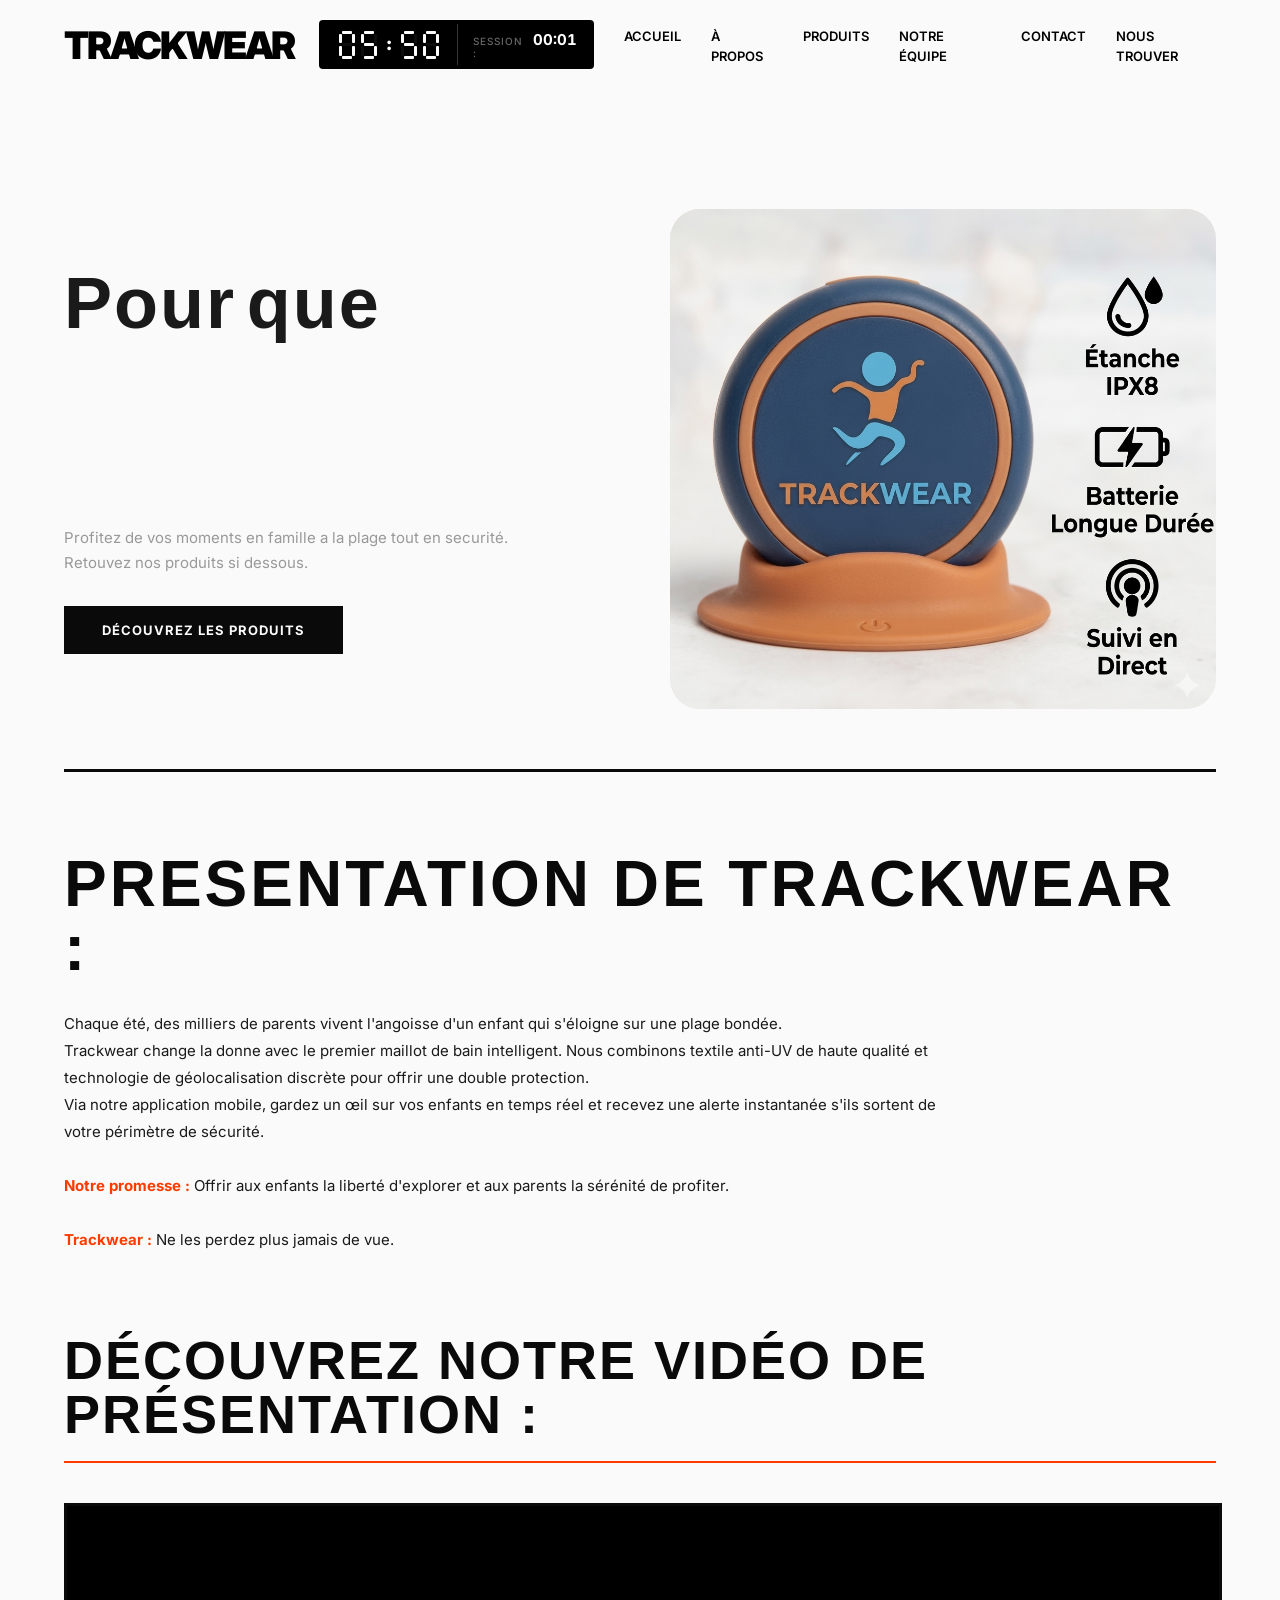
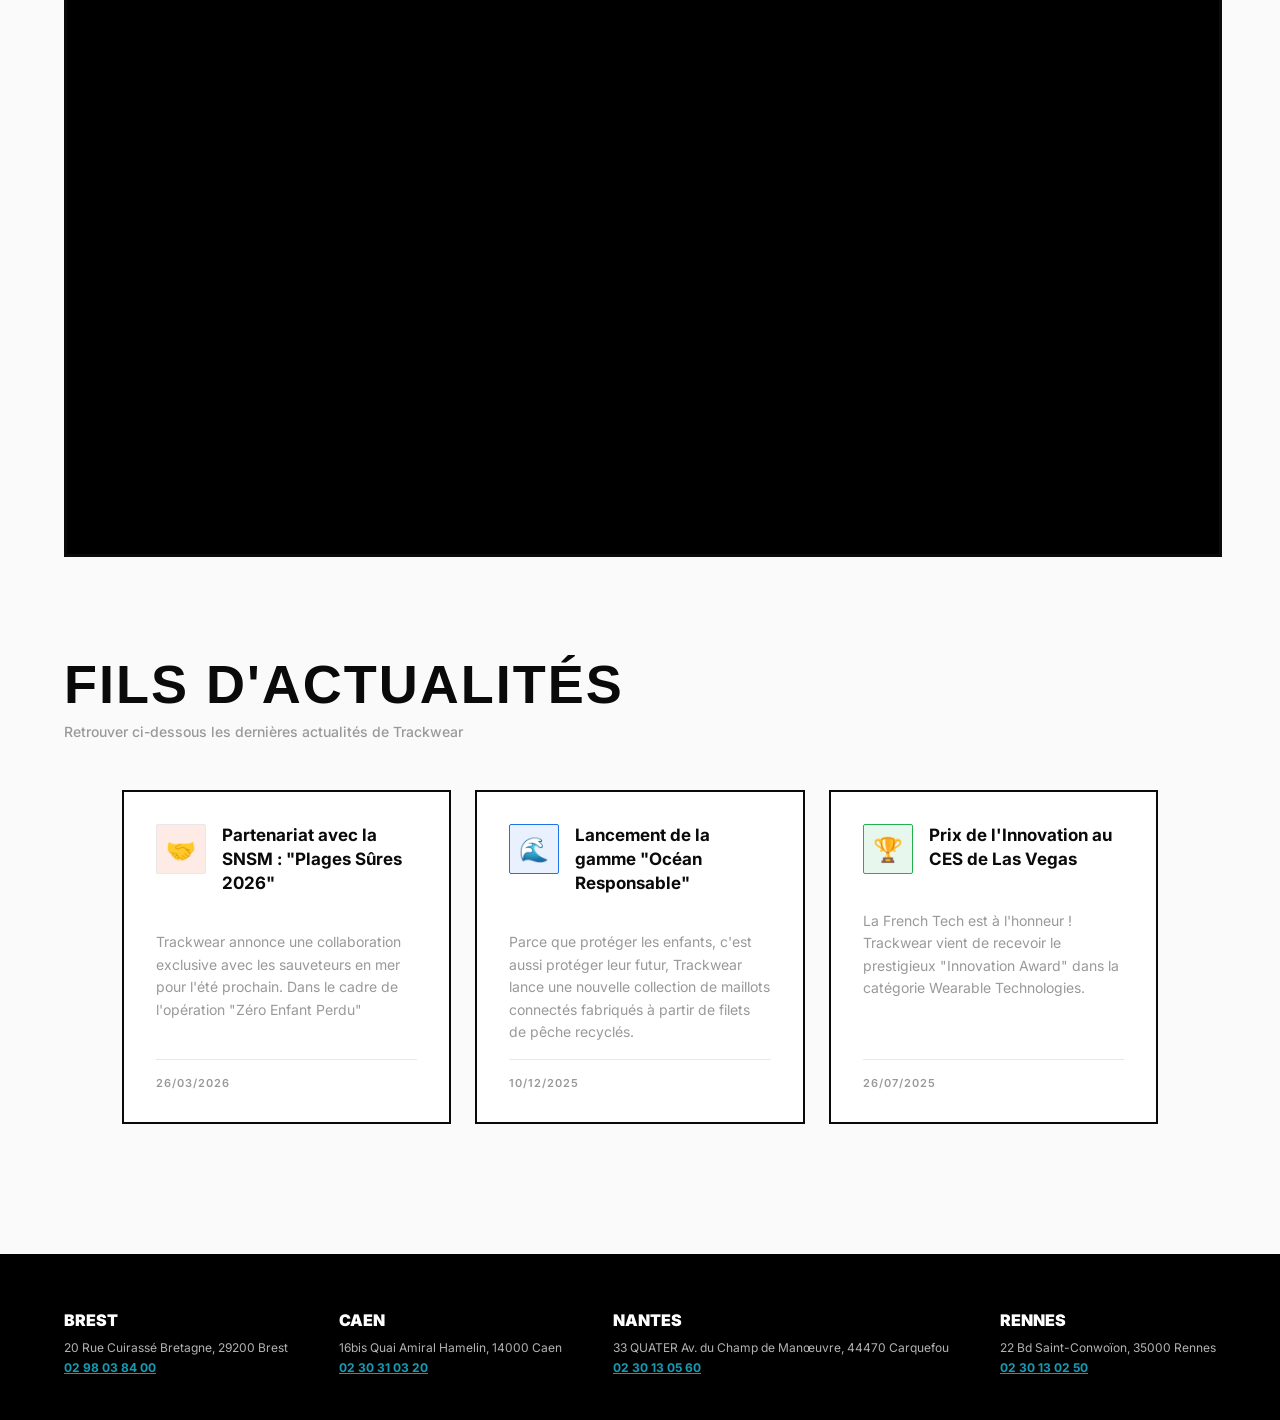
==== index.html @ a82c99c8 "index racine" ====
<!DOCTYPE html>
<html lang="fr">
<head>
    <meta charset="UTF-8">
    <meta name="viewport" content="width=device-width, initial-scale=1.0">
    <link rel="icon" type="image/x-icon" href="/assets/images/favicon.png">
    <link rel="stylesheet" href="/global/styles.css">
    <link rel="stylesheet" href="/acceuil.css">
    <script src="/global/script.js" defer></script>
    <script src="/acceuil.js" defer></script>
    <title>Accueil</title>
</head>
<body>
    <div id="loader-overlay">
        <div class="loader-bar"></div>
        <div id="loader-text">Chargement...</div>
    </div>
    <header>
        <nav>
            <div class="logo-container">
                <h1><a href="/index.html">Trackwear</a></h1>
                <div class="time">
                    <div id="clock" class="clock">                   
                        <div id="hours-tens"></div>
                        <div id="hours-units"></div>
                        <div id="colon" class="colon">:</div>
                        <div id="minutes-tens"></div>
                        <div id="minutes-units"></div>
                    </div>
                    <div class="chrono-container">
                        <span id="label">Session :</span>
                        <span id="chrono">00:00</span>
                    </div>
                </div>
            </div>      
            <button class="hamburger" id="hamburger">&#9776;</button>
            <div class="links" id="nav-links">
                <li><a href="/index.html">Accueil</a></li>                
                <li><a href="/about/about.html">À propos</a></li>
                <li><a href="/produits/produits.html">Produits</a></li>
                <li><a href="/team/team.html" class="confirm-nav">Notre Équipe</a></li>
                <li><a href="/contact/contact.html">Contact</a></li>
                <li><a href="/location/location.html">Nous trouver</a></li>
            </div>
        </nav>
    </header>

    <section class="slogan-section">
        <div class="slogan-container">
            <div class="text-wrapper">
                <h4 id="slogan-animated" class="slogan-text"></h4>
                <p>Profitez de vos moments en famille a la plage tout en securité. <br>Retouvez nos produits si dessous.</p>
                <a href="/produits/produits.html" class="nav-link cta-link">
                    <button>Découvrez les produits</button>
                </a>
            </div>
            <div class="image-wrapper">
                <img src="/assets/images/tracker.png" alt="Tracker" class="slogan-image">
            </div>
        </div>
    </section>

    <section class="presentation-section">
        <div>
            <h1>Presentation   de   Trackwear :</h1>
            <p>Chaque été, des milliers de parents vivent l'angoisse d'un enfant qui s'éloigne sur une plage bondée.<br> Trackwear change la donne avec le premier maillot de bain intelligent. 
                Nous combinons textile anti-UV de haute qualité et technologie de géolocalisation discrète pour offrir une double protection. <br>Via notre application mobile, gardez un œil sur vos enfants en temps réel et recevez une alerte instantanée s'ils sortent de votre périmètre de sécurité. <br><br>
                <strong>Notre promesse :</strong> Offrir aux enfants la liberté d'explorer et aux parents la sérénité de profiter.<br><br>
                <strong>Trackwear :</strong> Ne les perdez plus jamais de vue.</p>
        </div>

        <div class="video-section">
            <h1>Découvrez notre vidéo de présentation :</h1>
            <div class="video-wrapper">
               <iframe width="560" height="315" src="https://www.youtube.com/embed/kBzwgoLdyms" title="YouTube video player" frameborder="0" allow="accelerometer; autoplay; clipboard-write; encrypted-media; gyroscope; picture-in-picture" allowfullscreen></iframe>
            </div>
        </div>
        <div class="actualite">
            <h1>Fils d'actualités</h1>
            <p>Retrouver ci-dessous les dernières actualités de Trackwear</p>
        </div>
        <div class="cards-container">
            <article class="news-card">
                <div class="card-header">
                    <span class="card-icon icon-orange">🤝</span>
                    <h3 class="card-title">Partenariat avec la SNSM : "Plages Sûres 2026"</h3>
                </div>
                <p class="card-text">Trackwear annonce une collaboration exclusive avec les sauveteurs en mer pour l'été prochain. Dans le cadre de l'opération "Zéro Enfant Perdu"</p>
                <time class="card-date" datetime="2026-03-26">26/03/2026</time>
            </article>
            <article class="news-card">
                <div class="card-header">
                    <span class="card-icon icon-blue">🌊</span>
                    <h3 class="card-title">Lancement de la gamme "Océan Responsable"</h3>
                </div>
                <p class="card-text">Parce que protéger les enfants, c'est aussi protéger leur futur, Trackwear lance une nouvelle collection de maillots connectés fabriqués à partir de filets de pêche recyclés.</p>
                <time class="card-date" datetime="2025-12-10">10/12/2025</time>
            </article>
            <article class="news-card">
                <div class="card-header">
                    <span class="card-icon icon-green">🏆</span>
                    <h3 class="card-title">Prix de l'Innovation au CES de Las Vegas</h3>
                </div>
                <p class="card-text">La French Tech est à l'honneur ! Trackwear vient de recevoir le prestigieux "Innovation Award" dans la catégorie Wearable Technologies.</p>
                <time class="card-date" datetime="2025-07-26">26/07/2025</time>
            </article>
        </div>
    </section>

    <footer>
        <div class="footer-content">
            <div class="campus">
                <h3>Brest</h3>
                <p>20 Rue Cuirassé Bretagne, 29200 Brest</p>
                <p class="phone-number">02 98 03 84 00</p>
            </div>
            <div class="campus">
                <h3>Caen</h3>
                <p>16bis Quai Amiral Hamelin, 14000 Caen</p>
                <p class="phone-number">02 30 31 03 20</p>
            </div>
            <div class="campus">
                <h3>Nantes</h3>
                <p>33 QUATER Av. du Champ de Manœuvre, 44470 Carquefou</p>
                <p class="phone-number">02 30 13 05 60</p>
            </div>
            <div class="campus">
                <h3>Rennes</h3>
                <p>22 Bd Saint-Conwoïon, 35000 Rennes</p>
                <p class="phone-number">02 30 13 02 50</p>
            </div>
        </div>
        <audio id="ringtone" src="/assets/audio/alastor_sonnerie.mp3"></audio>
    </footer>
</body>
</html>
---- global/styles.css ----
/* Importation de la police d'écriture "Inter" depuis Google Fonts */
@import url('https://fonts.googleapis.com/css2?family=Inter:wght@400;500;900&display=swap');

/* Style de base pour tout le corps de la page */
body {
    margin: 0;
    font-family: 'Inter', sans-serif;
    background-color: #fafafa; /* Blanc cassé très léger */
}

/* --- LE LOADER (Écran de chargement) --- */

/* Fond du loader qui recouvre tout l'écran */
#loader-overlay {
    position: fixed;
    top: 0;
    left: 0;
    width: 100%;
    height: 100%;
    background: rgba(255, 255, 255, 0.9); /* Blanc transparent */
    display: none; /* Masqué par défaut, affiché par le JavaScript */
    flex-direction: column;
    justify-content: center;
    align-items: center;
    z-index: 9999; /* Toujours au-dessus du reste */
}

/* Conteneur gris de la barre de chargement */
.loader-bar {
    width: 150px;
    height: 4px;
    background-color: #eee;
    position: relative;
    overflow: hidden;
}

/* La petite barre noire qui bouge à l'intérieur */
.loader-bar::after {
    content: '';
    position: absolute;
    width: 60px;
    height: 100%;
    background-color: #000;
    animation: loading 1.5s infinite ease-in-out; /* Animation en boucle */
}

/* Mouvement de la barre : de gauche à droite */
@keyframes loading {
    0% { left: -60px; }
    100% { left: 150px; }
}

/* Texte "Chargement..." sous la barre */
#loader-text {
    margin-top: 15px;
    font-weight: 900;
    text-transform: uppercase;
    font-size: 12px;
    letter-spacing: 2px;
}

/* --- NAVIGATION (Barre de menu) --- */

nav {
    display: flex;
    justify-content: space-between;
    align-items: center;
    padding: 20px 5%;
}

/* Regroupe le logo et le bloc heure/chrono */
.logo-container {
    display: flex;
    flex-direction: row; 
    align-items: center;
    gap: 25px; 
}

/* Style du nom de la marque "Trackwear" */
h1 {
    margin: 0;
    font-weight: 900;
    font-size: 38px; 
    line-height: 1;
    letter-spacing: -2.2px;
    text-transform: uppercase;
}

h1 a {
    text-decoration: none;
    color: #000;
}

/* --- BOITIER NOIR (Heure + Chrono) --- */

.time {
    display: flex;
    flex-direction: row;
    align-items: center;
    background: #000; /* Fond noir */
    border-radius: 4px;
    padding: 4px 12px;
}

/* Style commun pour l'horloge et le chrono */
.clock, .chrono-container {
    display: flex;
    align-items: center;
    color: #fff;
    padding: 6px 5px;
}

/* Configuration des chiffres de l'horloge (7 segments) */
.clock > div {
    position: relative;
    width: 16px;
    height: 28px;
    margin: 0 3px;
}

/* Style des petites barres qui forment les chiffres */
.segment {
    position: absolute;
    background: #fff;
    border-radius: 1px;
}

/* Positions précises de chaque segment pour former un "8" */
.segment0 { left: 3px; top: 0; width: 10px; height: 3px; }   /* Haut */
.segment1 { left: 0; top: 3px; width: 3px; height: 9px; }   /* Haut-Gauche */
.segment2 { left: 13px; top: 3px; width: 3px; height: 9px; }  /* Haut-Droite */
.segment3 { left: 3px; top: 12px; width: 10px; height: 3px; } /* Milieu */
.segment4 { left: 0; top: 15px; width: 3px; height: 10px; }  /* Bas-Gauche */
.segment5 { left: 13px; top: 15px; width: 3px; height: 10px; } /* Bas-Droite */
.segment6 { left: 3px; top: 25px; width: 10px; height: 3px; }  /* Bas */

/* Les deux points ":" de l'horloge */
.clock > .colon {
    font-size: 18px;
    font-weight: 900;
    width: 12px;
    text-align: center;
    line-height: 25px;
}

/* État d'un segment éteint (presque invisible) */
.off { opacity: 0.05; }

/* Bloc du chronomètre */
.chrono-container {
    border-left: 1px solid rgba(255, 255, 255, 0.2); /* Petite barre de séparation */
    margin-left: 10px;
    padding-left: 15px;
    display: flex;
    align-items: baseline;
}

/* Texte "SESSION" en petit et gris */
#label {
    color: #fff;
    opacity: 0.4;
    font-size: 10px;
    font-weight: 500;
    text-transform: uppercase;
    margin-right: 8px;
    letter-spacing: 1px;
}

/* Chiffres du chrono */
#chrono {
    font-weight: 700;
    font-size: 15px;
    font-variant-numeric: tabular-nums; /* Évite que les chiffres bougent */
    min-width: 45px;
    text-align: right;
}

.hamburger {
    display: none;
    font-size: 28px;
    background: none;
    border: none;
    cursor: pointer;
    color: #000;
    padding: 10px;
}

/* --- LIENS DU MENU --- */

.links { display: flex; list-style: none; margin: 0; }
.links li { margin-left: 30px; }
.links a {
    text-decoration: none;
    color: #000;
    font-weight: 600;
    text-transform: uppercase;
    font-size: 13px;
    position: relative;
    padding-bottom: 5px;
}

/* Barre de soulignement qui apparaît au survol */
.links a::after {
    content: '';
    position: absolute;
    width: 0;
    height: 2px;
    bottom: 0; left: 0;
    background-color: #000;
    transition: width 0.3s ease;
}
.links a:hover::after { width: 100%; }

.nav-active {
    background-color: #ffcc00 !important; /* Jaune par exemple, ou la couleur de ton choix */
    color: black !important;
    border-radius: 5px;
    transition: background-color 0.3s ease;
}

/* --- FOOTER (Pied de page) --- */

footer {
    background-color: #000;
    color: #fff;
    padding: 40px 5%;
    margin-top: 50px;
}

.footer-content {
    display: flex;
    justify-content: space-between;
    flex-wrap: wrap; /* Permet de revenir à la ligne sur mobile */
    gap: 20px;
}

.campus h3 {
    text-transform: uppercase;
    font-weight: 900;
    font-size: 16px;
    margin-bottom: 10px;
}

.campus p {
    font-size: 12px;
    opacity: 0.7; /* Texte légèrement grisé */
    margin: 5px 0;
}

/* Style spécial pour les numéros de téléphone */
.phone-number {
    cursor: pointer;
    font-weight: 700;
    color: #2df; /* Couleur bleue cyan */
    text-decoration: underline;
}

/* =========================================
   RESPONSIVE DESIGN (Global - Header & Footer)
========================================= */

/* --- TABLETTES (Largeur max: 1024px) --- */
@media screen and (max-width: 1024px) {
    /* On passe la barre de navigation sur deux lignes : Logo en haut, Liens en bas */
    nav {
        flex-direction: column;
        gap: 25px;
        padding: 20px 2%;
    }
    
    .links {
        flex-wrap: wrap; /* Autorise les liens à passer à la ligne */
        justify-content: center;
        padding: 0;
    }
    
    /* On réduit l'espace entre les liens (initialement à 30px) */
    .links li {
        margin: 10px 15px; 
    }
}

/* --- SMARTPHONES (Largeur max: 768px) --- */
@media screen and (max-width: 768px) {
    
    /* 1. HEADER : Sépare le titre Trackwear du boitier chronomètre */
    .logo-container {
        flex-direction: column;
        gap: 15px;
    }
    
    h1 {
        font-size: 32px; /* Réduit un peu la taille du titre */
    }

    /* 2. MENU : Empile les liens verticalement pour le tactile */
    .hamburger {
        display: block;
        position: absolute;
        top: 20px;
        right: 20px;
        z-index: 1100; /* Au-dessus du menu ouvert */
    }

    .links {
        display: none;
        flex-direction: column;
        justify-content: center;
        align-items: center;
        gap: 30px;
        width: 100%;
        height: 100vh;         /* Toute la hauteur de l'écran */
        background-color: #fff;
        position: fixed;       /* Fixé, même si on a scrollé */
        top: 0;
        left: 0;
        z-index: 1000;
    }

    .links.show {
        display: flex;
    }

    .links li {
        margin: 0;
        width: auto;           /* Largeur naturelle du mot */
        text-align: center;
    }

    .links a {
        display: inline-block; /* Le soulignement suit la taille du mot */
        padding: 10px;
        font-size: 22px;
    }

    /* 3. FOOTER : Empile les campus et ajoute un séparateur */
    .footer-content {
        flex-direction: column;
        align-items: center;
        text-align: center;
        gap: 30px;
    }

    .campus {
        width: 100%;
        border-bottom: 1px solid rgba(255, 255, 255, 0.2); /* Ligne gris clair */
        padding-bottom: 15px;
    }

    .campus:last-child {
        border-bottom: none; /* Retire la ligne sous le dernier campus */
    }
}

/* --- TRÈS PETITS ÉCRANS (Largeur max: 480px) --- */
@media screen and (max-width: 480px) {
    h1 {
        font-size: 26px; /* Titre encore un peu plus petit */
    }

    /* On réorganise le boîtier noir de l'horloge/chrono pour qu'il ne dépasse pas de l'écran */
    .time {
        flex-direction: column;
        padding: 10px;
        gap: 8px;
    }

    .chrono-container {
        border-left: none; /* Enlève la barre verticale de séparation */
        border-top: 1px solid rgba(255, 255, 255, 0.2); /* Remplace par une barre horizontale */
        margin-left: 0;
        padding-left: 0;
        padding-top: 10px;
        width: 100%;
        justify-content: center;
    }
}
---- acceuil.css ----
/* ===== HERO SLOGAN ===== */
.slogan-section {
    padding: 60px 5% 0;
    background: #fafafa;
}

.slogan-container {
    max-width: 1400px;
    margin: 0 auto;
    display: grid;
    grid-template-columns: 1fr 1fr;
    gap: 60px;
    align-items: center;
    padding: 60px 0;
    border-bottom: 3px solid #0a0a0a;
}

.text-wrapper {
    display: flex;
    flex-direction: column;
    justify-content: flex-start;
}

.slogan-text {
    font-family: 'Bebas Neue', sans-serif;
    font-size: clamp(38px, 6vw, 72px);
    letter-spacing: 2px;
    color: #1a1a1a;
    line-height: 1.1;
    margin: 0 0 30px 0;
    min-height: 3.2em;
}

.slogan-text .word {
    display: inline-block;
    margin-right: 0.15em;
    opacity: 0;
    transform: translateY(20px);
    transition: all 0.6s cubic-bezier(0.16, 1, 0.3, 1);
}

.slogan-text .word.visible {
    opacity: 1;
    transform: translateY(0);
}

.text-wrapper > p {
    font-family: 'Inter', sans-serif;
    font-size: 15px;
    line-height: 1.7;
    color: #999;
    margin: 0 0 30px 0;
    max-width: 480px;
}

.text-wrapper button {
    align-self: flex-start;
    padding: 14px 36px;
    background: #0a0a0a;
    color: #fafafa;
    border: 2px solid #0a0a0a;
    font-family: 'Inter', sans-serif;
    font-size: 13px;
    font-weight: 700;
    letter-spacing: 1px;
    text-transform: uppercase;
    cursor: pointer;
    transition: all 0.3s ease;
    position: relative;
    overflow: hidden;
}

.text-wrapper button::before {
    content: '';
    position: absolute;
    inset: 0;
    background: #ff3b00;
    transform: scaleX(0);
    transform-origin: left;
    transition: transform 0.3s ease;
    z-index: -1;
}

.text-wrapper button:hover {
    color: #fafafa;
    border-color: #ff3b00;
}

.text-wrapper button:hover::before {
    transform: scaleX(1);
}

/* Image Section */
.image-wrapper {
    position: relative;
    height: 500px;
    display: flex;
    align-items: center;
    justify-content: center;
    overflow: hidden;
    border-radius: 30px;
}

.slogan-image {
    width: 100%;
    height: 100%;
    object-fit: cover;
    transition: transform 0.8s cubic-bezier(0.16, 1, 0.3, 1), filter 0.6s ease;
    filter: brightness(1);
}

.slogan-image:hover {
    transform: scale(2);
    filter: brightness(1.1);
}

.image-wrapper::before {
    content: '';
    position: absolute;
    inset: 0;
    background: linear-gradient(135deg, rgba(255, 59, 0, 0.15) 0%, transparent 100%);
    pointer-events: none;
}

/* ===== PRESENTATION SECTION ===== */
.presentation-section {
    background: #fafafa;
    padding: 80px 5%;
}

.presentation-section > div:first-child {
    max-width: 1200px;
    margin: 0 auto 80px;
}

.presentation-section h1 {
    font-family: 'Bebas Neue', sans-serif;
    font-size: clamp(42px, 6vw, 64px);
    letter-spacing: 3px;
    color: #0a0a0a;
    margin: 0 0 30px 0;
    line-height: 1;
}

.presentation-section > div:first-child > p {
    font-family: 'Inter', sans-serif;
    font-size: 15px;
    line-height: 1.8;
    color: #1a1a1a;
    max-width: 900px;
}

.presentation-section strong {
    font-weight: 700;
    color: #ff3b00;
}

/* ===== VIDEO SECTION ===== */
.video-section {
    max-width: 1200px;
    margin: 0 auto 100px;
}

.video-section h1 {
    font-family: 'Bebas Neue', sans-serif;
    font-size: clamp(32px, 5vw, 54px);
    letter-spacing: 2px;
    color: #0a0a0a;
    margin-bottom: 40px;
    border-bottom: 2px solid #ff3b00;
    padding-bottom: 20px;
}

.video-wrapper {
    position: relative;
    width: 100%;
    padding-bottom: 56.25%;
    height: 0;
    overflow: hidden;
    border: 3px solid #0a0a0a;
    background: #000;
    animation: fadeIn 0.8s ease 0.2s both;
}

.video-wrapper iframe {
    position: absolute;
    top: 0;
    left: 0;
    width: 100%;
    height: 100%;
    border: none;
}

/* ===== ACTUALITÉS SECTION ===== */
.actualite {
    max-width: 1200px;
    margin: 0 auto 50px;
}

.actualite h1 {
    font-family: 'Bebas Neue', sans-serif;
    font-size: clamp(32px, 5vw, 54px);
    letter-spacing: 2px;
    color: #0a0a0a;
    margin: 0;
}

.actualite p {
    font-family: 'Inter', sans-serif;
    font-size: 14px;
    color: #999;
    margin: 12px 0 0 0;
    font-weight: 500;
}

/* Cards Container */
.cards-container {
    display: grid;
    grid-template-columns: repeat(auto-fit, minmax(320px, 1fr));
    gap: 24px;
    max-width: 1200px;
    margin: 50px auto 0;
    padding: 0 5%;
}

/* News Card */
.news-card {
    background: #ffffff;
    border: 2px solid #0a0a0a;
    padding: 32px;
    display: flex;
    flex-direction: column;
    justify-content: space-between;
    transition: all 0.35s cubic-bezier(0.16, 1, 0.3, 1);
    position: relative;
    overflow: hidden;
}

.news-card::before {
    content: '';
    position: absolute;
    top: 0;
    left: -100%;
    width: 100%;
    height: 3px;
    background: #ff3b00;
    transition: left 0.35s ease;
}

.news-card:hover {
    border-color: #ff3b00;
    box-shadow: -8px 8px 0 rgba(10, 10, 10, 0.1);
    transform: translateY(-6px);
}

.news-card:hover::before {
    left: 0;
}

.card-header {
    display: flex;
    gap: 16px;
    margin-bottom: 20px;
    align-items: flex-start;
}

.card-icon {
    flex-shrink: 0;
    width: 48px;
    height: 48px;
    display: flex;
    align-items: center;
    justify-content: center;
    font-size: 24px;
    border-radius: 2px;
    background: rgba(255, 59, 0, 0.1);
    border: 1px solid #e8e8e8;
}

.icon-blue {
    background: rgba(30, 115, 232, 0.1);
    border-color: #1e73e8;
}

.icon-green {
    background: rgba(34, 177, 76, 0.1);
    border-color: #22b14c;
}

.icon-orange {
    background: rgba(255, 59, 0, 0.1);
}

.card-title {
    font-family: 'Inter', sans-serif;
    font-size: 17px;
    font-weight: 700;
    color: #0a0a0a;
    line-height: 1.4;
    margin: 0;
}

.card-text {
    font-family: 'Inter', sans-serif;
    font-size: 14px;
    line-height: 1.6;
    color: #999;
    margin: 16px 0 0 0;
    flex-grow: 1;
}

.card-date {
    font-family: 'Inter', sans-serif;
    font-size: 11px;
    font-weight: 600;
    letter-spacing: 1px;
    color: #999;
    text-transform: uppercase;
    margin-top: 16px;
    padding-top: 16px;
    border-top: 1px solid #e8e8e8;
}

/* ===== ANIMATIONS ===== */
@keyframes fadeIn {
    from {
        opacity: 0;
        transform: translateY(20px);
    }
    to {
        opacity: 1;
        transform: translateY(0);
    }
}

@keyframes shakeAndSlide {
    0% {
        transform: translateX(0);
        opacity: 1;
    }
    30% {
        transform: translateX(50px);
    }
    60% {
        transform: translateX(-50px);
    }
    100% {
        transform: translateX(0);
        opacity: 0;
    }
}

.animate-move {
    animation: shakeAndSlide 1.2s cubic-bezier(0.16, 1, 0.3, 1) forwards;
}

/* ===== RESPONSIVE DESIGN ===== */

@media (max-width: 1024px) {
    .slogan-container {
        grid-template-columns: 1fr;
        gap: 40px;
        padding: 40px 0;
    }

    .image-wrapper {
        height: 350px;
    }

    .slogan-text {
        font-size: clamp(28px, 5vw, 48px);
    }

    .cards-container {
        grid-template-columns: repeat(2, 1fr);
    }
}

@media (max-width: 768px) {
    .slogan-section {
        padding: 40px 5% 0;
    }

    .slogan-container {
        padding: 30px 0;
        border-bottom: 2px solid #0a0a0a;
    }

    .slogan-text {
        font-size: clamp(24px, 5vw, 36px);
        margin-bottom: 20px;
    }

    .text-wrapper > p {
        font-size: 14px;
        margin-bottom: 20px;
    }

    .text-wrapper button {
        padding: 12px 28px;
        font-size: 12px;
    }

    .image-wrapper {
        height: 280px;
    }

    .slogan-image:hover {
        transform: scale(1.02) rotate(0deg);
    }

    .presentation-section {
        padding: 50px 5%;
    }

    .presentation-section > div:first-child {
        margin-bottom: 50px;
    }

    .presentation-section h1 {
        font-size: clamp(28px, 5vw, 42px);
    }

    .presentation-section > div:first-child > p {
        font-size: 14px;
    }

    .video-section h1,
    .actualite h1 {
        font-size: clamp(24px, 5vw, 36px);
    }

    .cards-container {
        grid-template-columns: 1fr;
        gap: 20px;
    }

    .news-card {
        padding: 24px;
    }
}

@media (max-width: 480px) {
    .presentation-section {
        padding: 30px 5%;
    }

    .slogan-text {
        font-size: 20px;
    }

    .presentation-section h1,
    .video-section h1,
    .actualite h1 {
        font-size: 22px;
    }

    .presentation-section > div:first-child > p,
    .text-wrapper > p {
        font-size: 13px;
    }

    .card-title {
        font-size: 15px;
    }

    .card-text {
        font-size: 13px;
    }

    .news-card:hover {
        box-shadow: none;
        transform: none;
    }
}
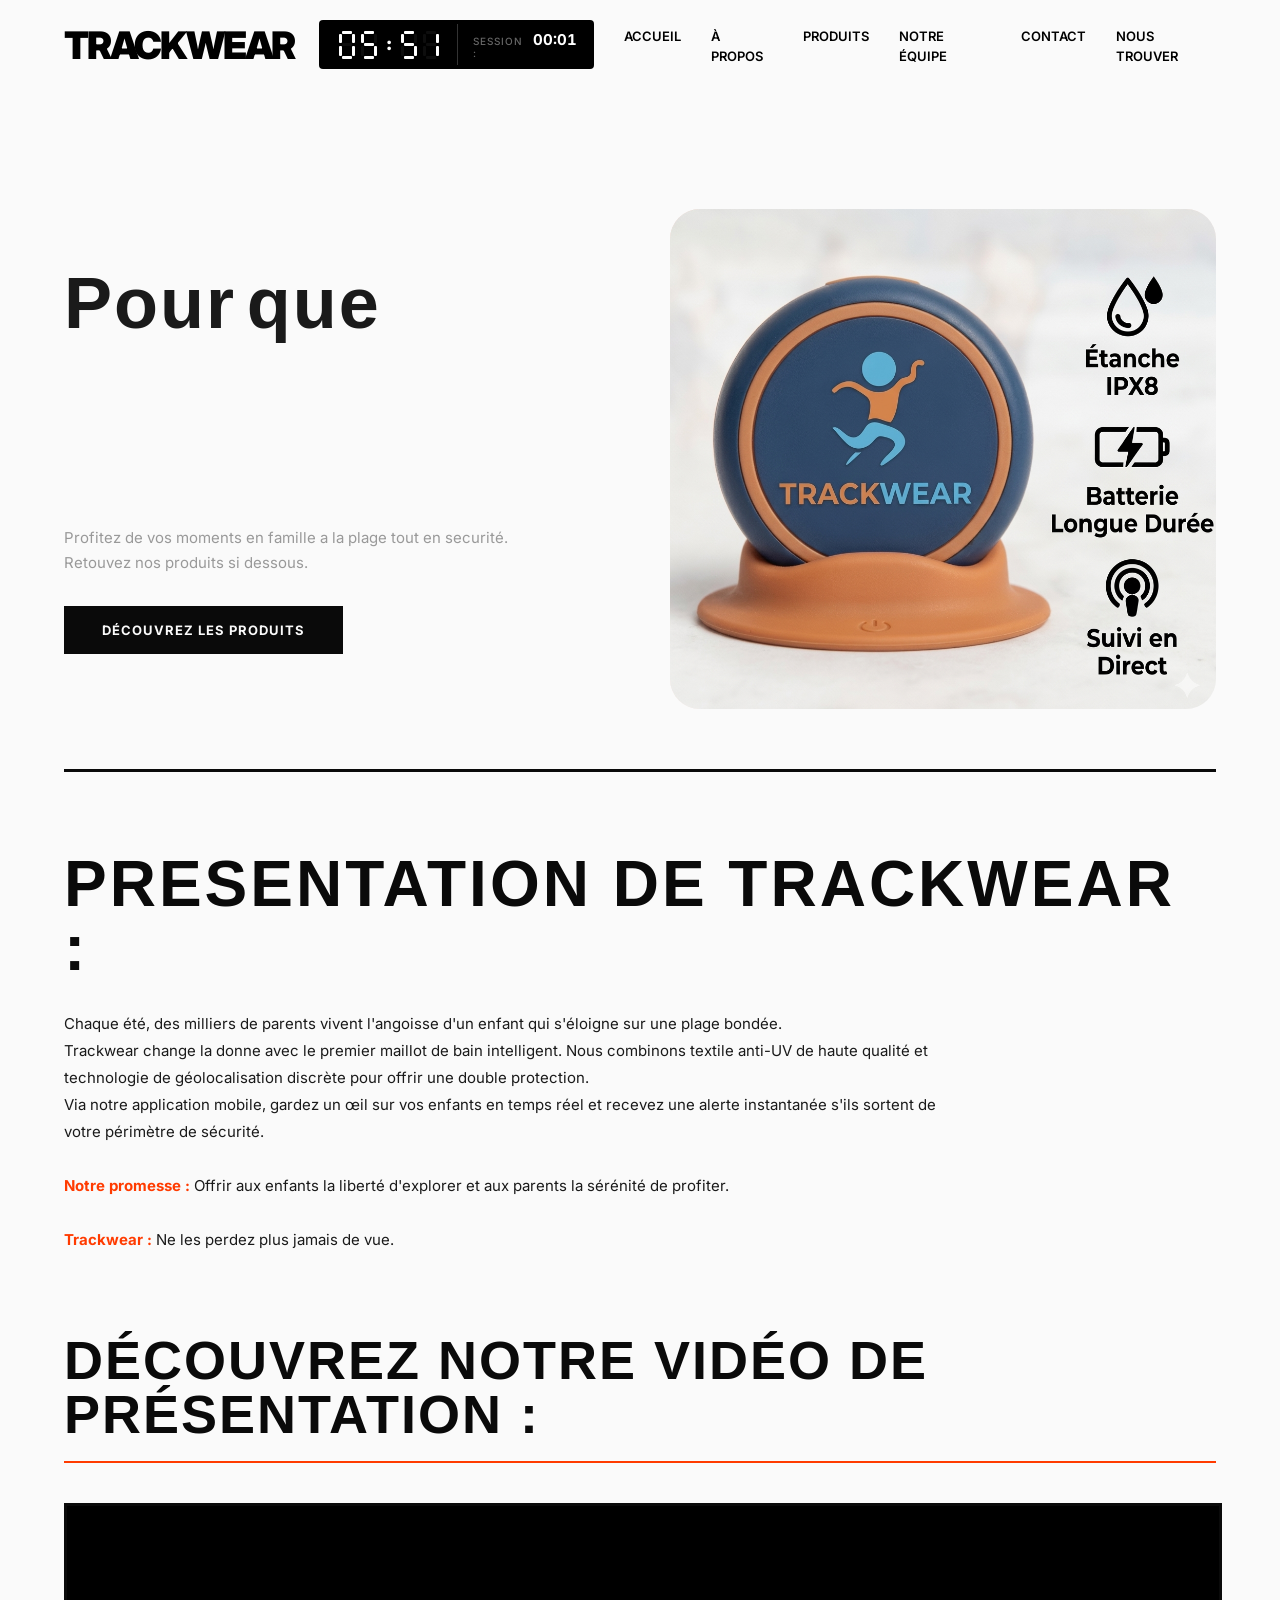
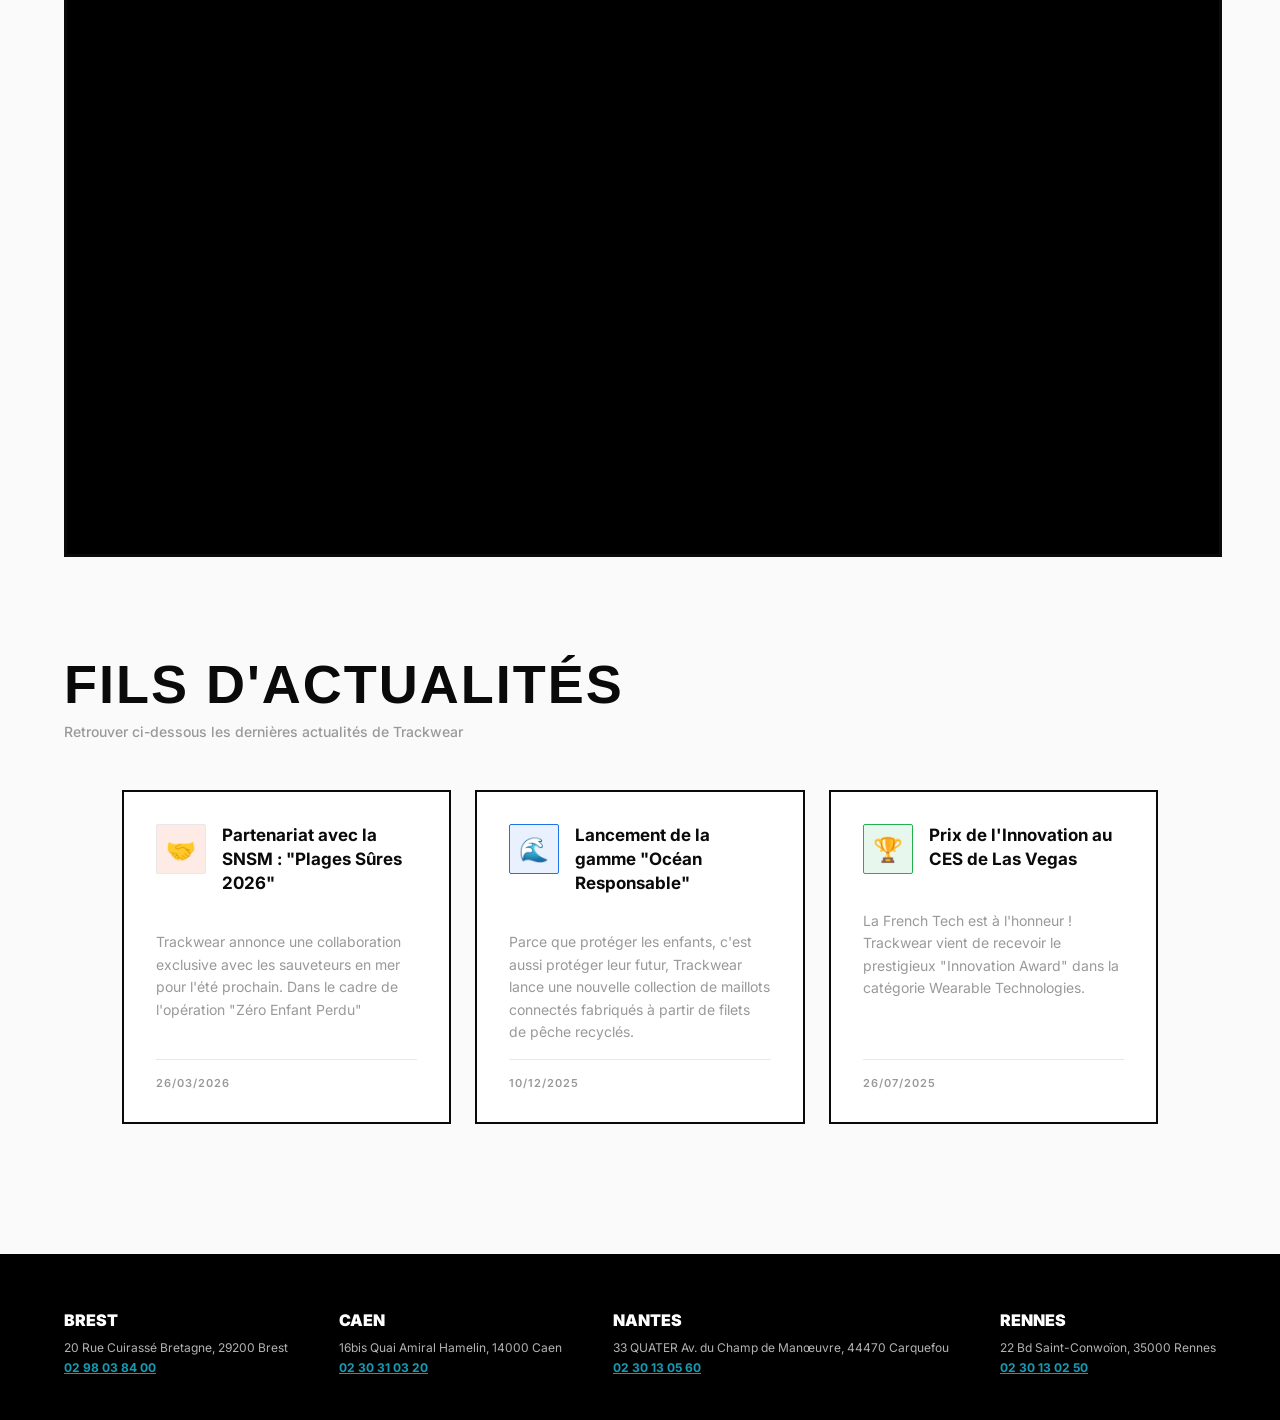
==== commit 26b5f05d: "modified:   index.html" ====
--- a/index.html
+++ b/index.html
@@ -3,11 +3,11 @@
 <head>
     <meta charset="UTF-8">
     <meta name="viewport" content="width=device-width, initial-scale=1.0">
-    <link rel="icon" type="image/x-icon" href="/assets/images/favicon.png">
-    <link rel="stylesheet" href="/global/styles.css">
-    <link rel="stylesheet" href="/acceuil.css">
-    <script src="/global/script.js" defer></script>
-    <script src="/acceuil.js" defer></script>
+    <link rel="icon" type="image/x-icon" href= "assets/images/favicon.png">
+    <link rel="stylesheet" href="global/styles.css">
+    <link rel="stylesheet" href="acceuil.css">
+    <script src="global/script.js" defer></script>
+    <script src="acceuil.js" defer></script>
     <title>Accueil</title>
 </head>
 <body>
@@ -18,7 +18,7 @@
     <header>
         <nav>
             <div class="logo-container">
-                <h1><a href="/index.html">Trackwear</a></h1>
+                <h1><a href="index.html">Trackwear</a></h1>
                 <div class="time">
                     <div id="clock" class="clock">                   
                         <div id="hours-tens"></div>
@@ -35,12 +35,12 @@
             </div>      
             <button class="hamburger" id="hamburger">&#9776;</button>
             <div class="links" id="nav-links">
-                <li><a href="/index.html">Accueil</a></li>                
-                <li><a href="/about/about.html">À propos</a></li>
-                <li><a href="/produits/produits.html">Produits</a></li>
-                <li><a href="/team/team.html" class="confirm-nav">Notre Équipe</a></li>
-                <li><a href="/contact/contact.html">Contact</a></li>
-                <li><a href="/location/location.html">Nous trouver</a></li>
+                <li><a href="index.html">Accueil</a></li>                
+                <li><a href="about/about.html">À propos</a></li>
+                <li><a href="produits/produits.html">Produits</a></li>
+                <li><a href="team/team.html" class="confirm-nav">Notre Équipe</a></li>
+                <li><a href="contact/contact.html">Contact</a></li>
+                <li><a href="location/location.html">Nous trouver</a></li>
             </div>
         </nav>
     </header>
@@ -50,12 +50,12 @@
             <div class="text-wrapper">
                 <h4 id="slogan-animated" class="slogan-text"></h4>
                 <p>Profitez de vos moments en famille a la plage tout en securité. <br>Retouvez nos produits si dessous.</p>
-                <a href="/produits/produits.html" class="nav-link cta-link">
+                <a href="produits/produits.html" class="nav-link cta-link">
                     <button>Découvrez les produits</button>
                 </a>
             </div>
             <div class="image-wrapper">
-                <img src="/assets/images/tracker.png" alt="Tracker" class="slogan-image">
+                <img src="assets/images/tracker.png" alt="Tracker" class="slogan-image">
             </div>
         </div>
     </section>
@@ -72,7 +72,7 @@
         <div class="video-section">
             <h1>Découvrez notre vidéo de présentation :</h1>
             <div class="video-wrapper">
-               <iframe width="560" height="315" src="https://www.youtube.com/embed/kBzwgoLdyms" title="YouTube video player" frameborder="0" allow="accelerometer; autoplay; clipboard-write; encrypted-media; gyroscope; picture-in-picture" allowfullscreen></iframe>
+               <iframe width="560" height="315" src="https://www.youtube.com/watch?v=EaAkLzpkmZ8" title="YouTube video player" frameborder="0" allow="accelerometer; autoplay; clipboard-write; encrypted-media; gyroscope; picture-in-picture" allowfullscreen></iframe>
             </div>
         </div>
         <div class="actualite">
@@ -130,7 +130,7 @@
                 <p class="phone-number">02 30 13 02 50</p>
             </div>
         </div>
-        <audio id="ringtone" src="/assets/audio/alastor_sonnerie.mp3"></audio>
+        <audio id="ringtone" src="assets/audio/alastor_sonnerie.mp3"></audio>
     </footer>
 </body>
 </html>
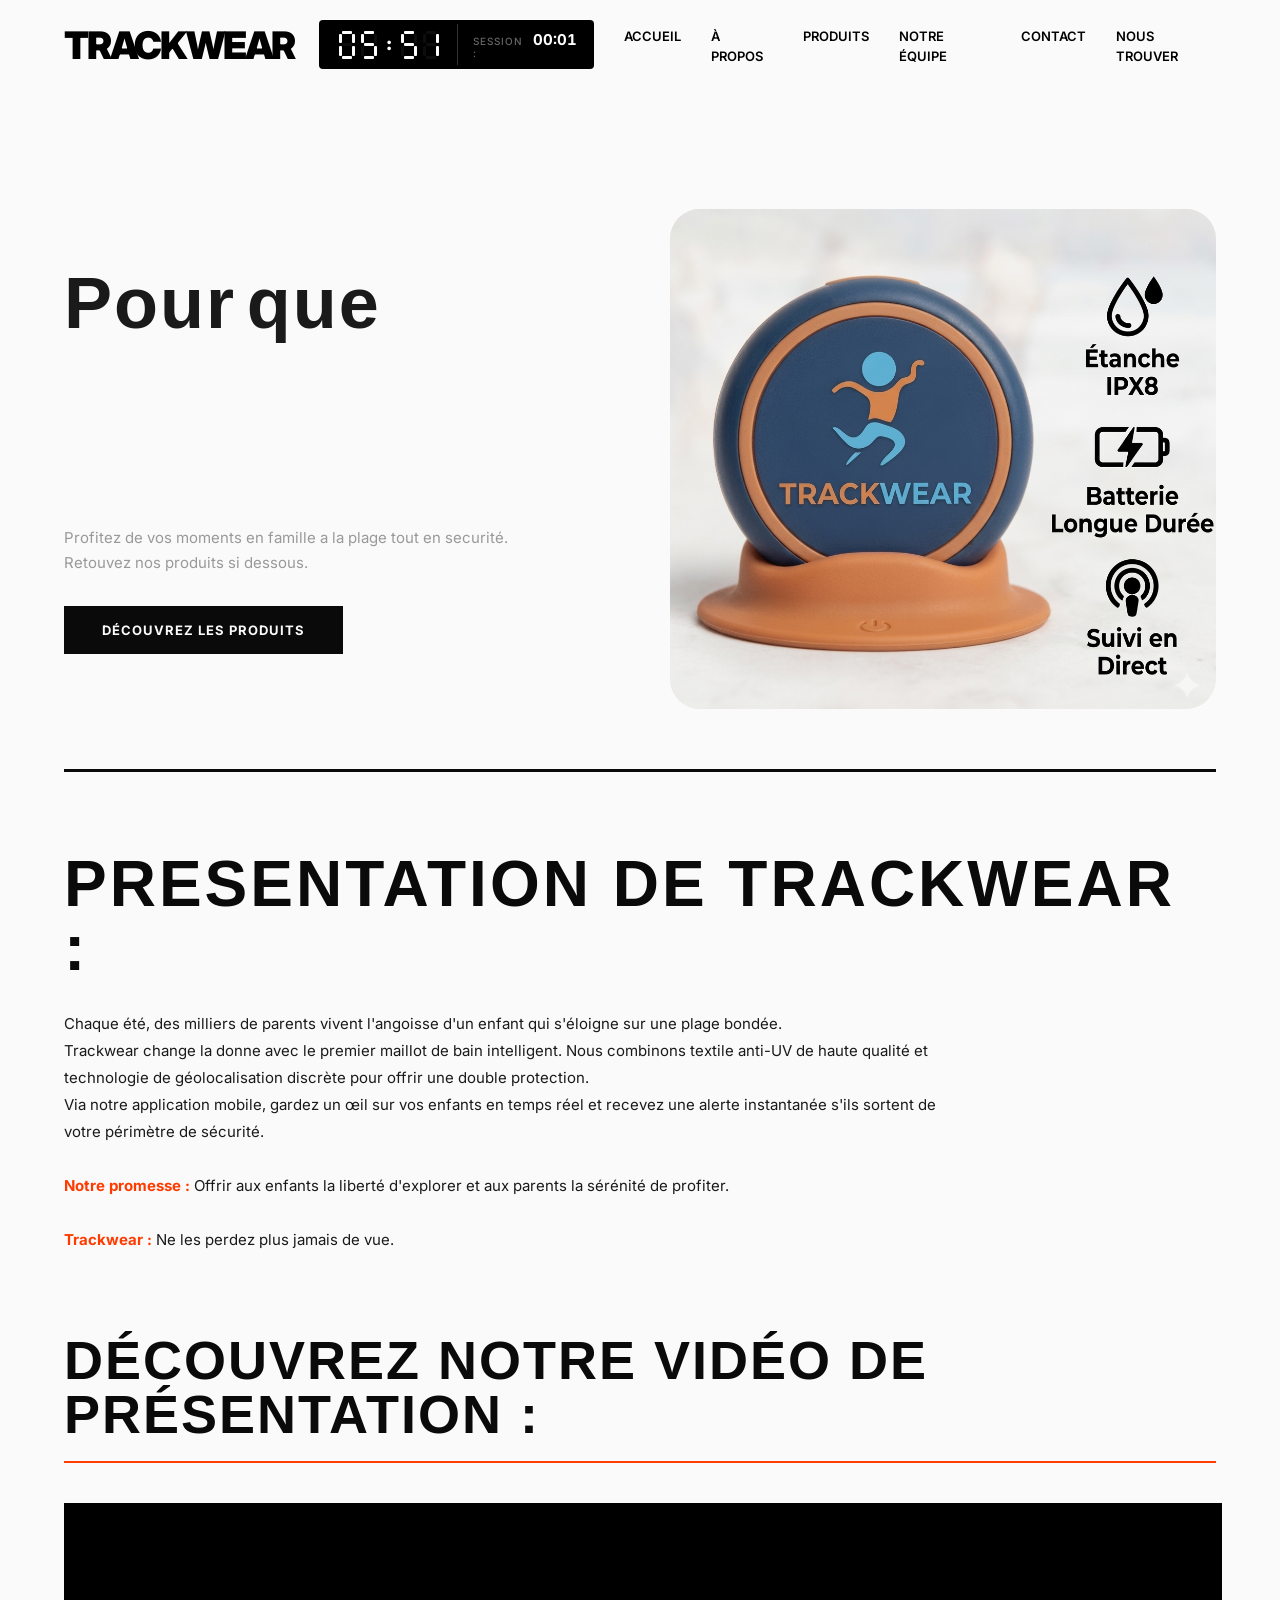
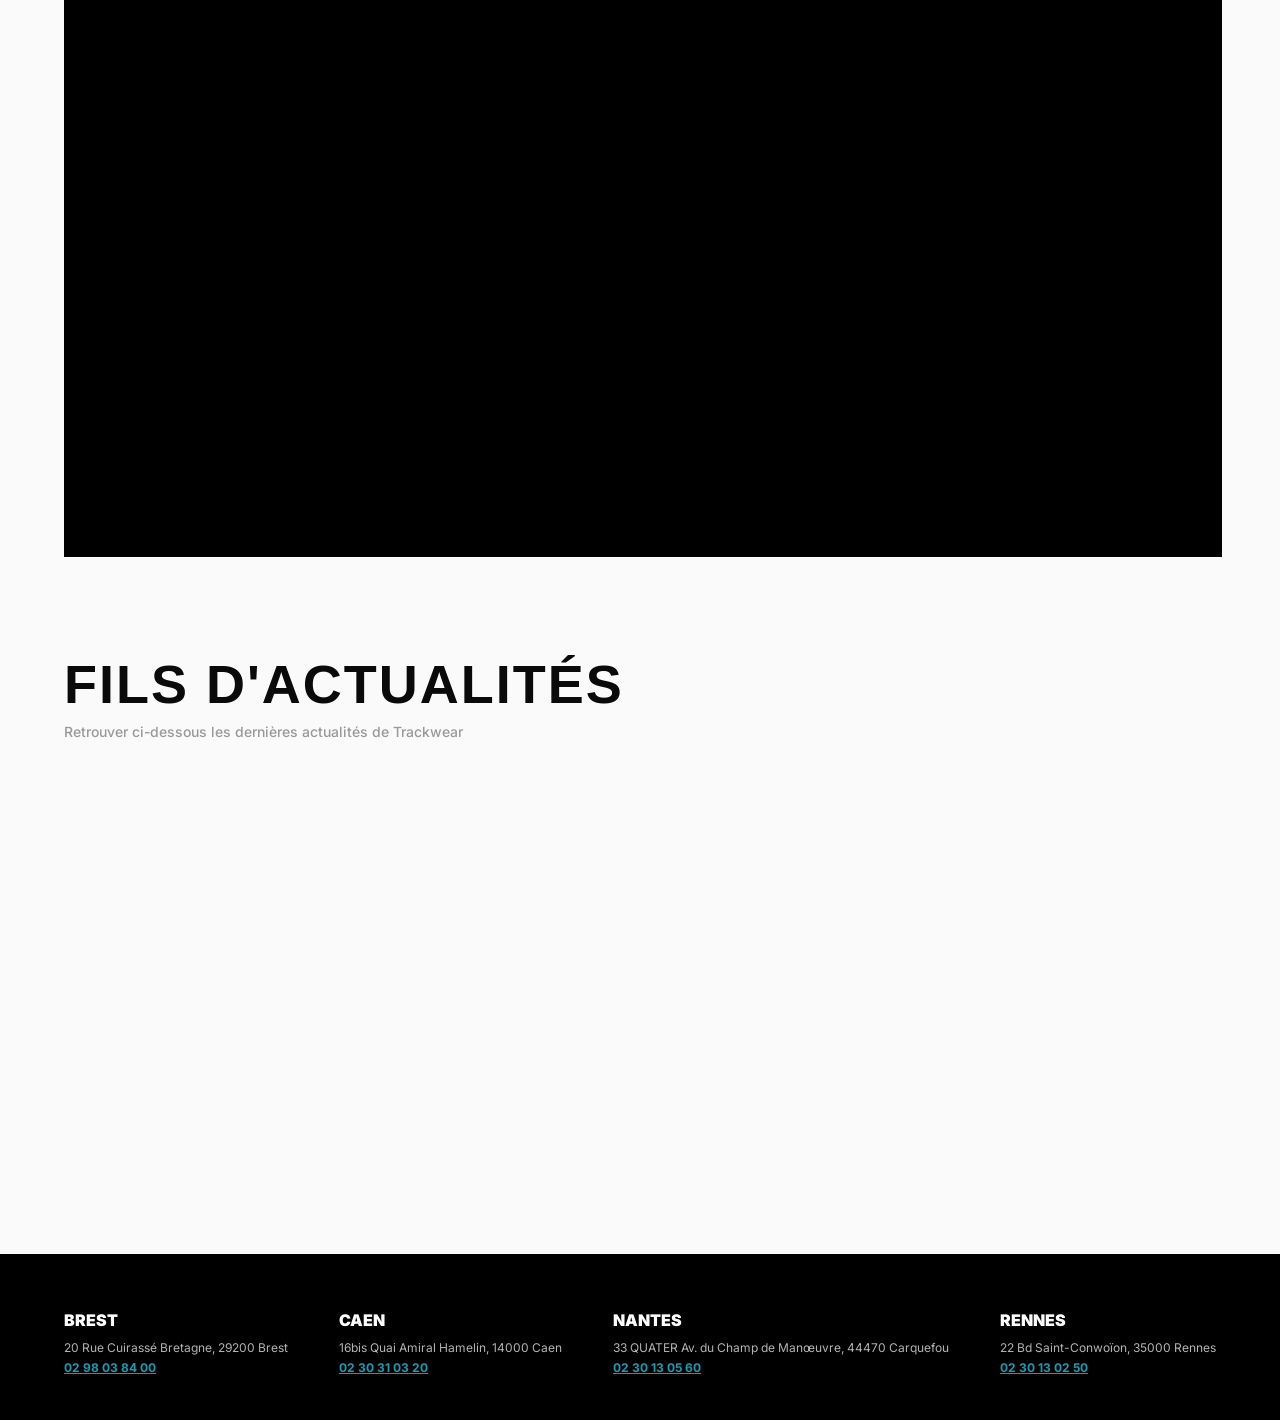
==== commit 7be5ba5e: "modified:   index.html" ====
--- a/index.html
+++ b/index.html
@@ -72,7 +72,7 @@
         <div class="video-section">
             <h1>Découvrez notre vidéo de présentation :</h1>
             <div class="video-wrapper">
-               <iframe width="560" height="315" src="https://www.youtube.com/watch?v=EaAkLzpkmZ8" title="YouTube video player" frameborder="0" allow="accelerometer; autoplay; clipboard-write; encrypted-media; gyroscope; picture-in-picture" allowfullscreen></iframe>
+               <iframe width="560" height="315" src="https://www.youtube.com/watch?v=9TGlc0Fufgk" title="YouTube video player" frameborder="0" allow="accelerometer; autoplay; clipboard-write; encrypted-media; gyroscope; picture-in-picture" allowfullscreen></iframe>
             </div>
         </div>
         <div class="actualite">
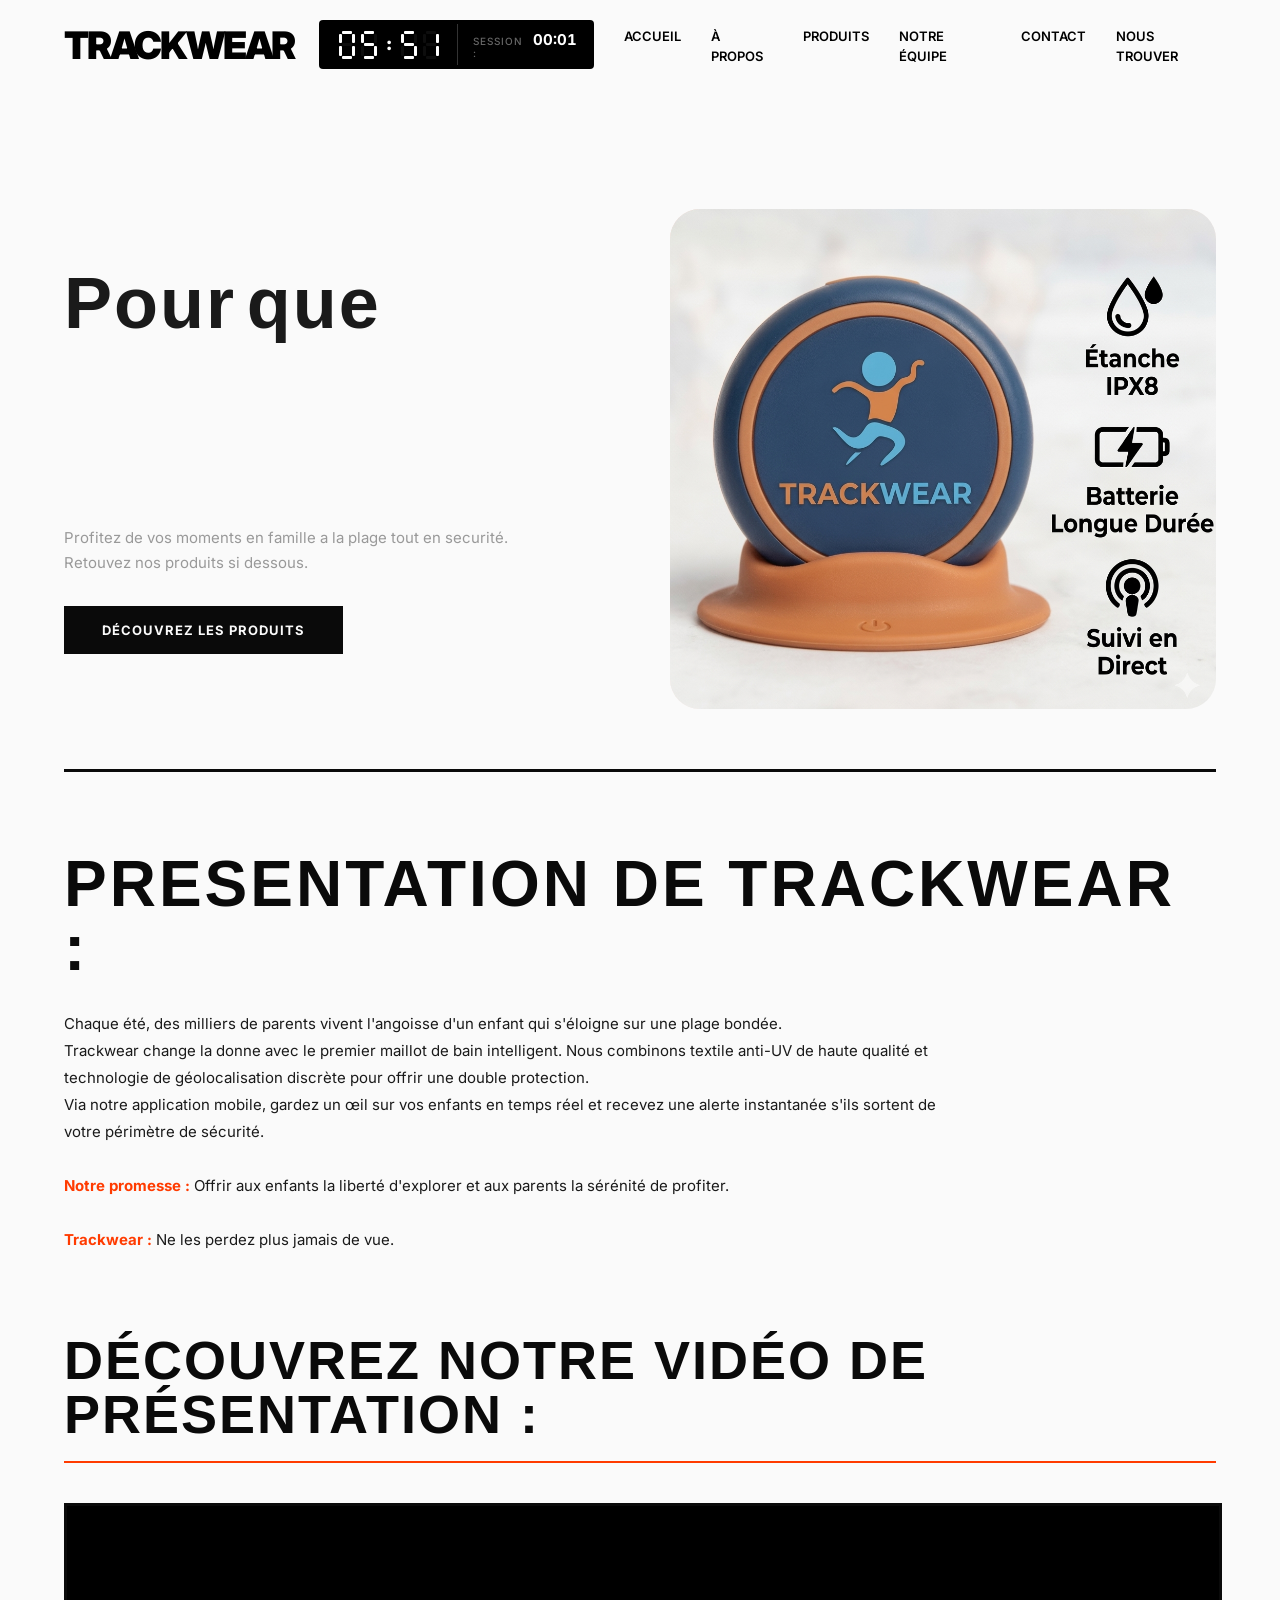
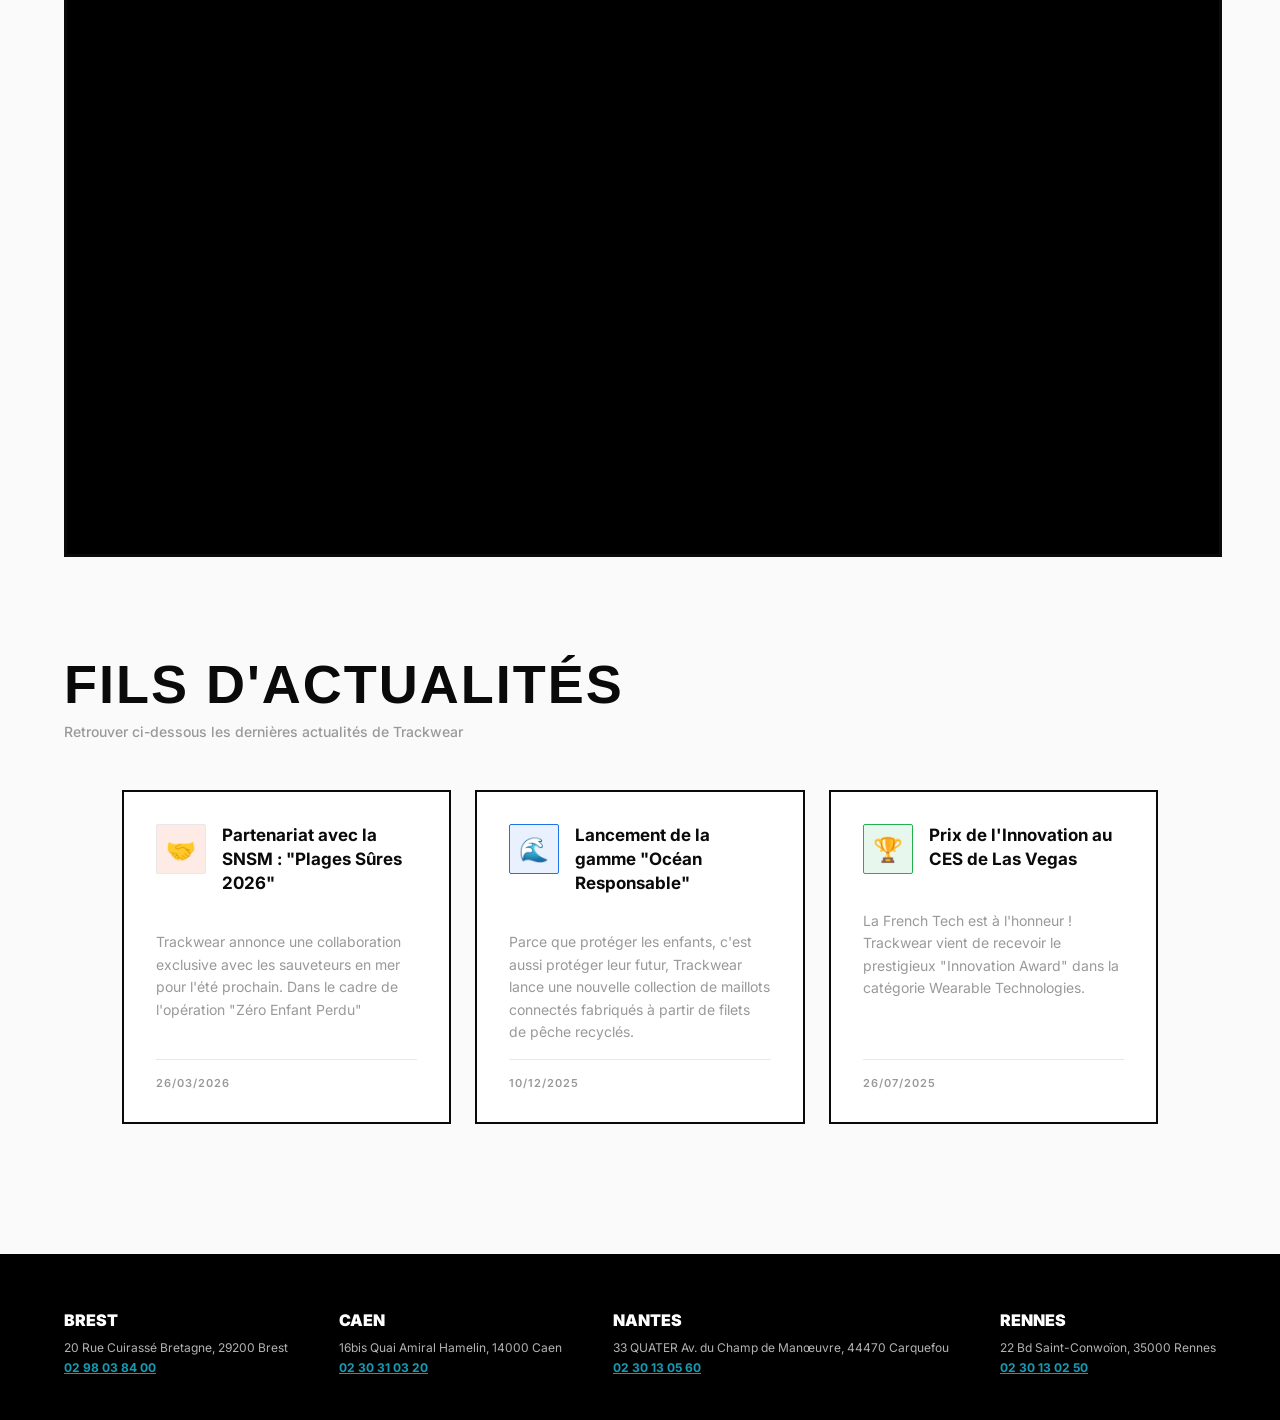
==== commit 0c17fdd1: "modified:   index.html" ====
--- a/index.html
+++ b/index.html
@@ -72,7 +72,7 @@
         <div class="video-section">
             <h1>Découvrez notre vidéo de présentation :</h1>
             <div class="video-wrapper">
-               <iframe width="560" height="315" src="https://www.youtube.com/watch?v=9TGlc0Fufgk" title="YouTube video player" frameborder="0" allow="accelerometer; autoplay; clipboard-write; encrypted-media; gyroscope; picture-in-picture" allowfullscreen></iframe>
+               <iframe width="560" height="315" src="https://www.youtube.com/embed/9TGlc0Fufgk" title="YouTube video player" frameborder="0" allow="accelerometer; autoplay; clipboard-write; encrypted-media; gyroscope; picture-in-picture" allowfullscreen></iframe>
             </div>
         </div>
         <div class="actualite">
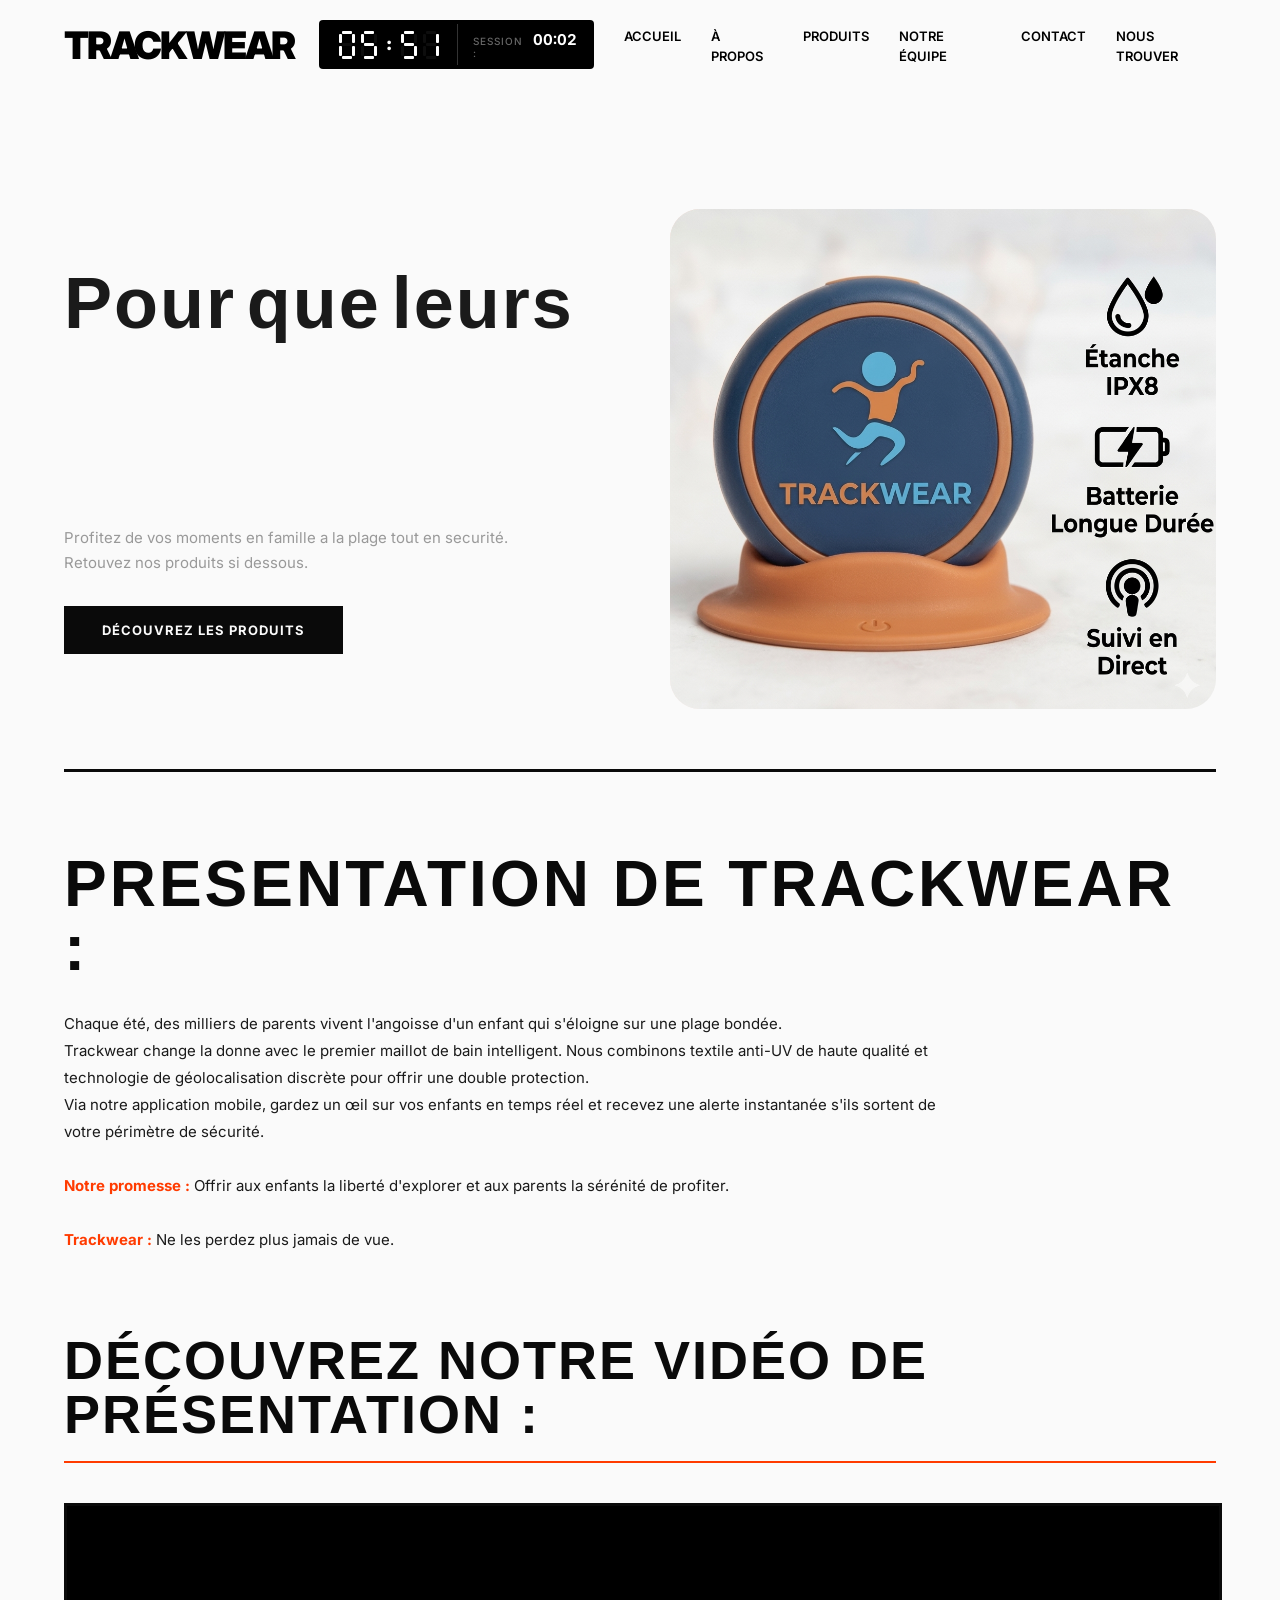
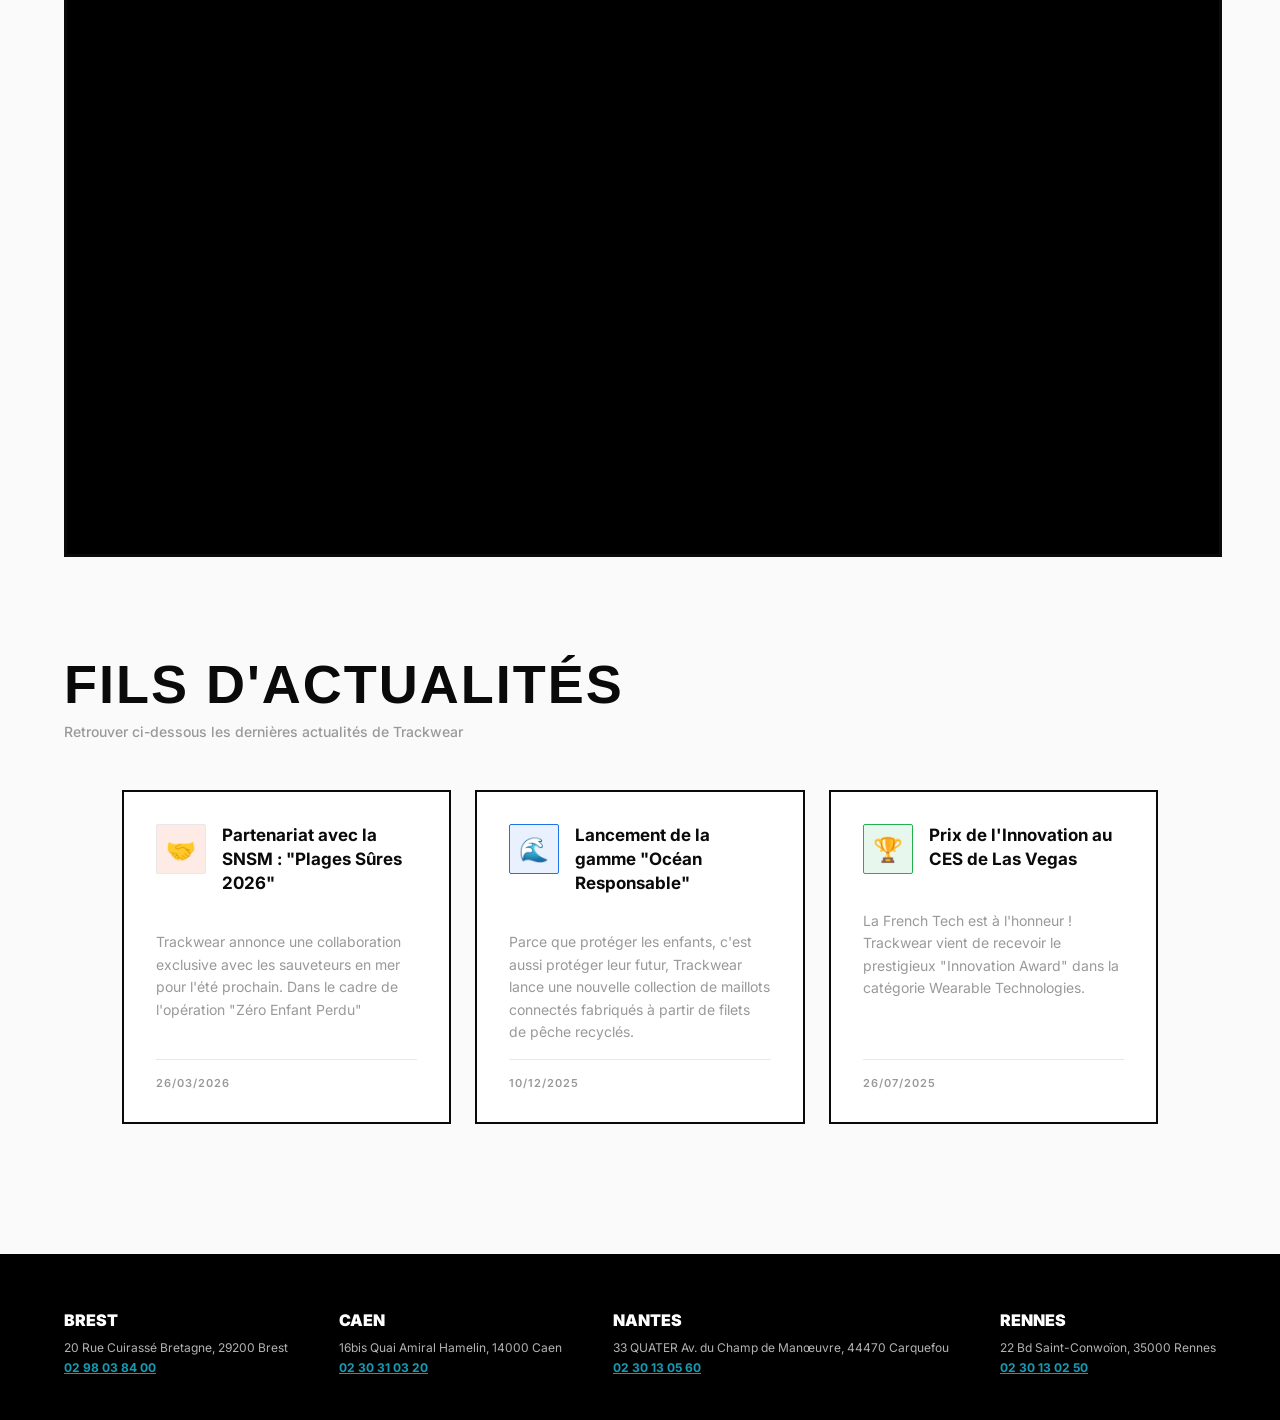
==== commit cf7b7c25: "probleme regle" ====
--- a/index.html
+++ b/index.html
@@ -72,7 +72,8 @@
         <div class="video-section">
             <h1>Découvrez notre vidéo de présentation :</h1>
             <div class="video-wrapper">
-               <iframe width="560" height="315" src="https://www.youtube.com/embed/9TGlc0Fufgk" title="YouTube video player" frameborder="0" allow="accelerometer; autoplay; clipboard-write; encrypted-media; gyroscope; picture-in-picture" allowfullscreen></iframe>
+               <iframe width="560" height="315" src="https://www.youtube.com/embed/B3mwlhcOmFE?si=0mUKlO8l7tsW_55v" title="YouTube video player" ></iframe>
+               <!-- <iframe style="border: 1px solid rgba(0, 0, 0, 0.1);" width="800" height="450" src="https://embed.figma.com/site/XRVJvh7rMv0xezGVWam6TK/TrackWear?node-id=0-1&embed-host=share" allowfullscreen></iframe> -->
             </div>
         </div>
         <div class="actualite">
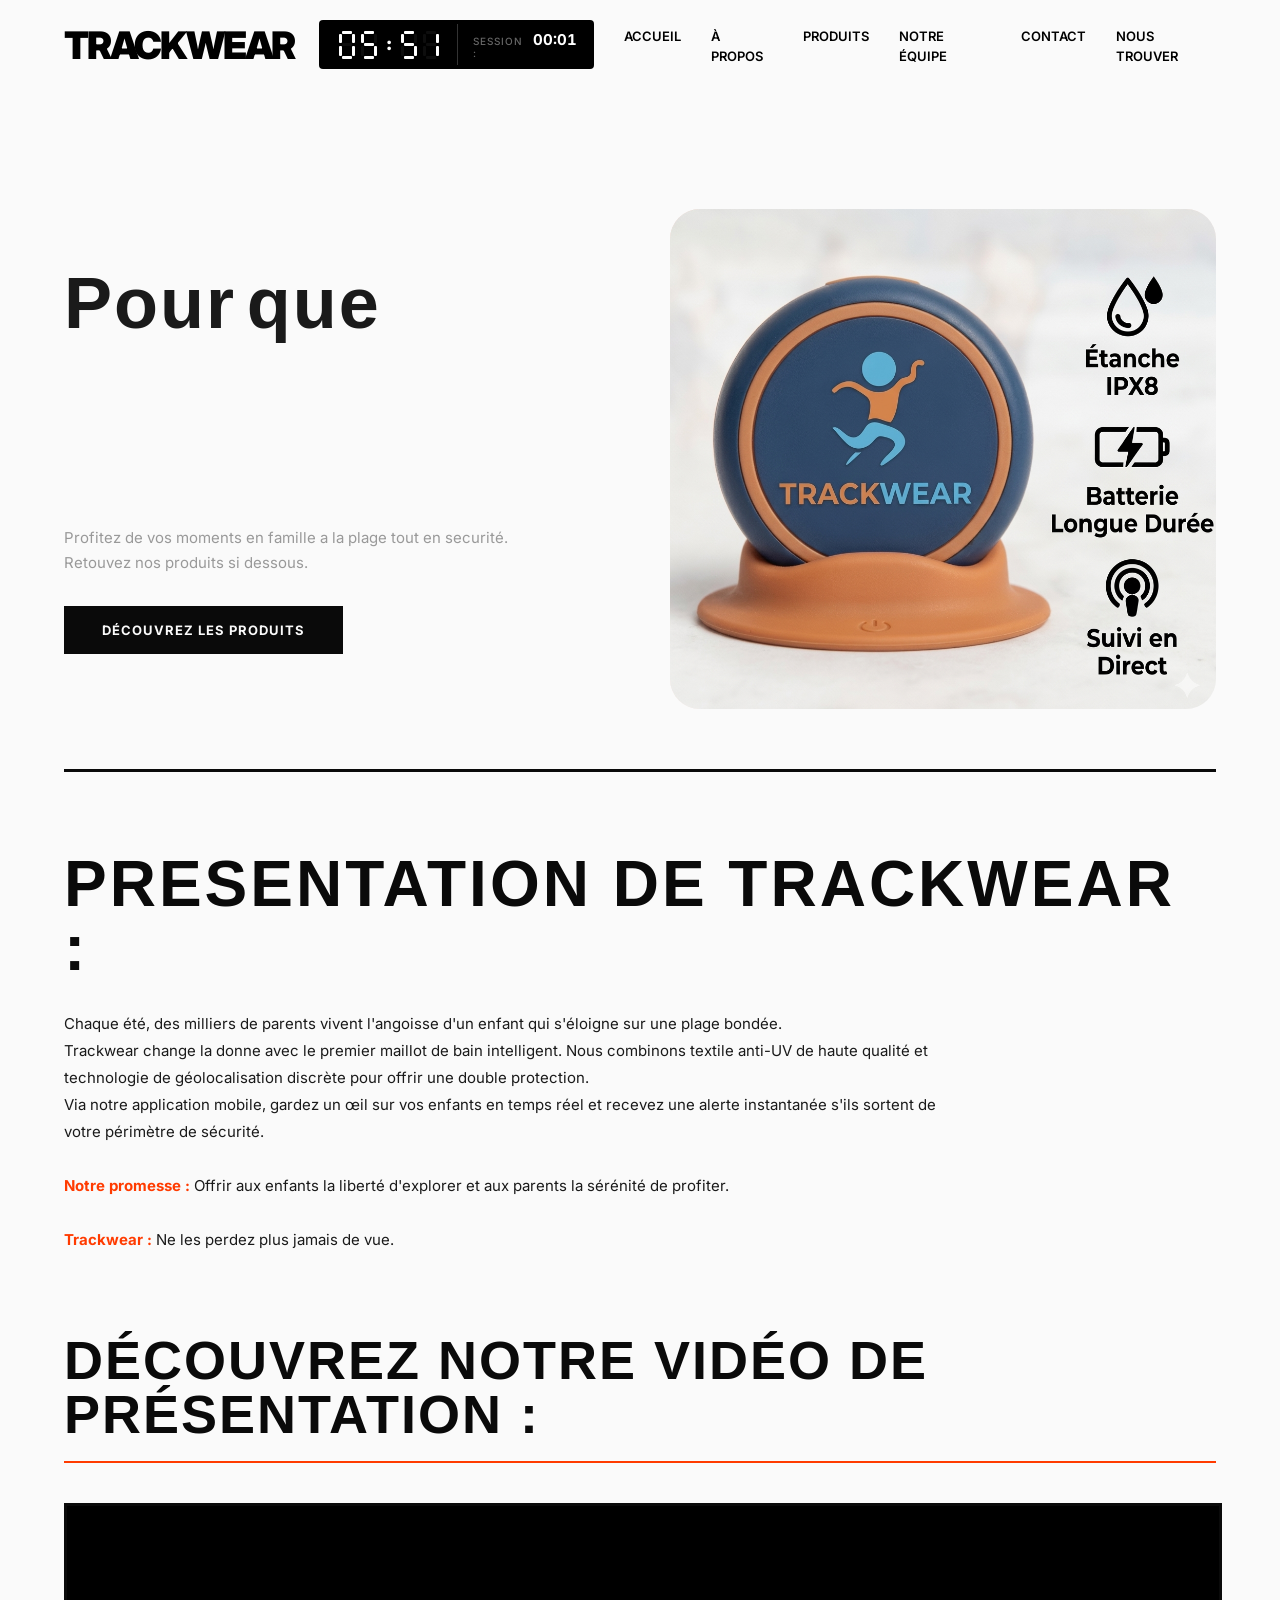
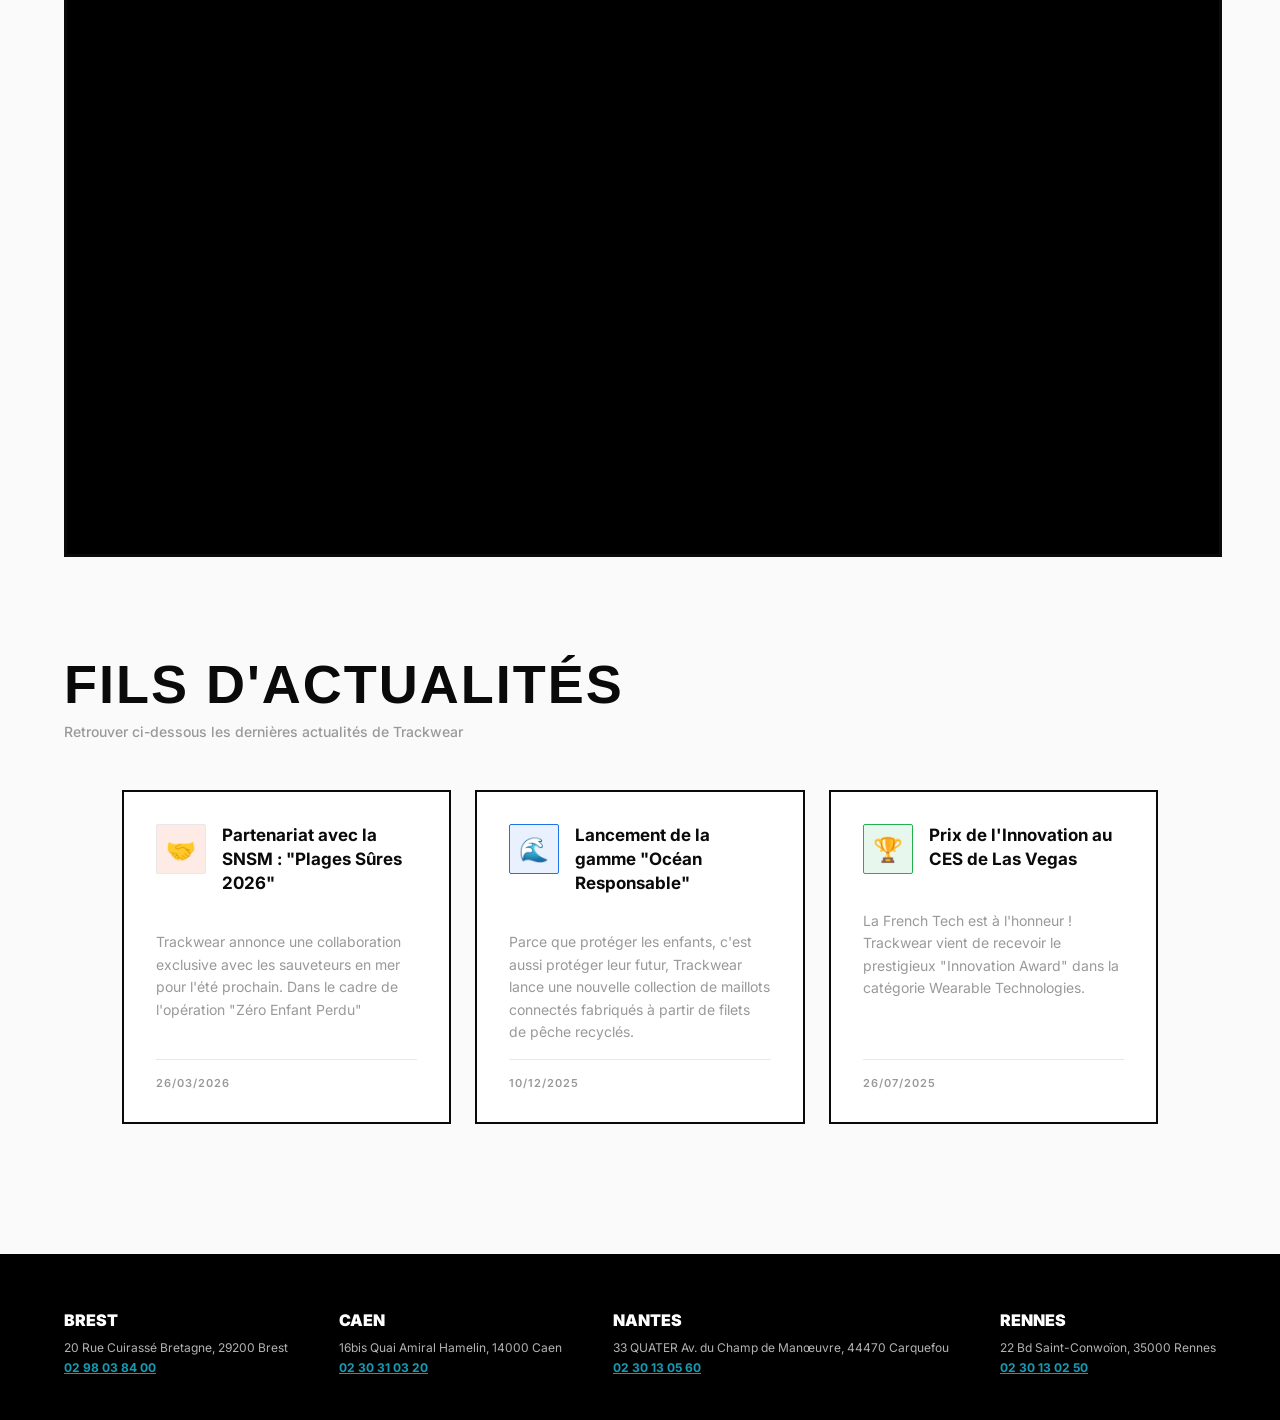
==== commit 55e1c535: "Merge: résolution des conflits avec le code du binôme" ====
--- a/index.html
+++ b/index.html
@@ -73,7 +73,6 @@
             <h1>Découvrez notre vidéo de présentation :</h1>
             <div class="video-wrapper">
                <iframe width="560" height="315" src="https://www.youtube.com/embed/B3mwlhcOmFE?si=0mUKlO8l7tsW_55v" title="YouTube video player" ></iframe>
-               <!-- <iframe style="border: 1px solid rgba(0, 0, 0, 0.1);" width="800" height="450" src="https://embed.figma.com/site/XRVJvh7rMv0xezGVWam6TK/TrackWear?node-id=0-1&embed-host=share" allowfullscreen></iframe> -->
             </div>
         </div>
         <div class="actualite">
